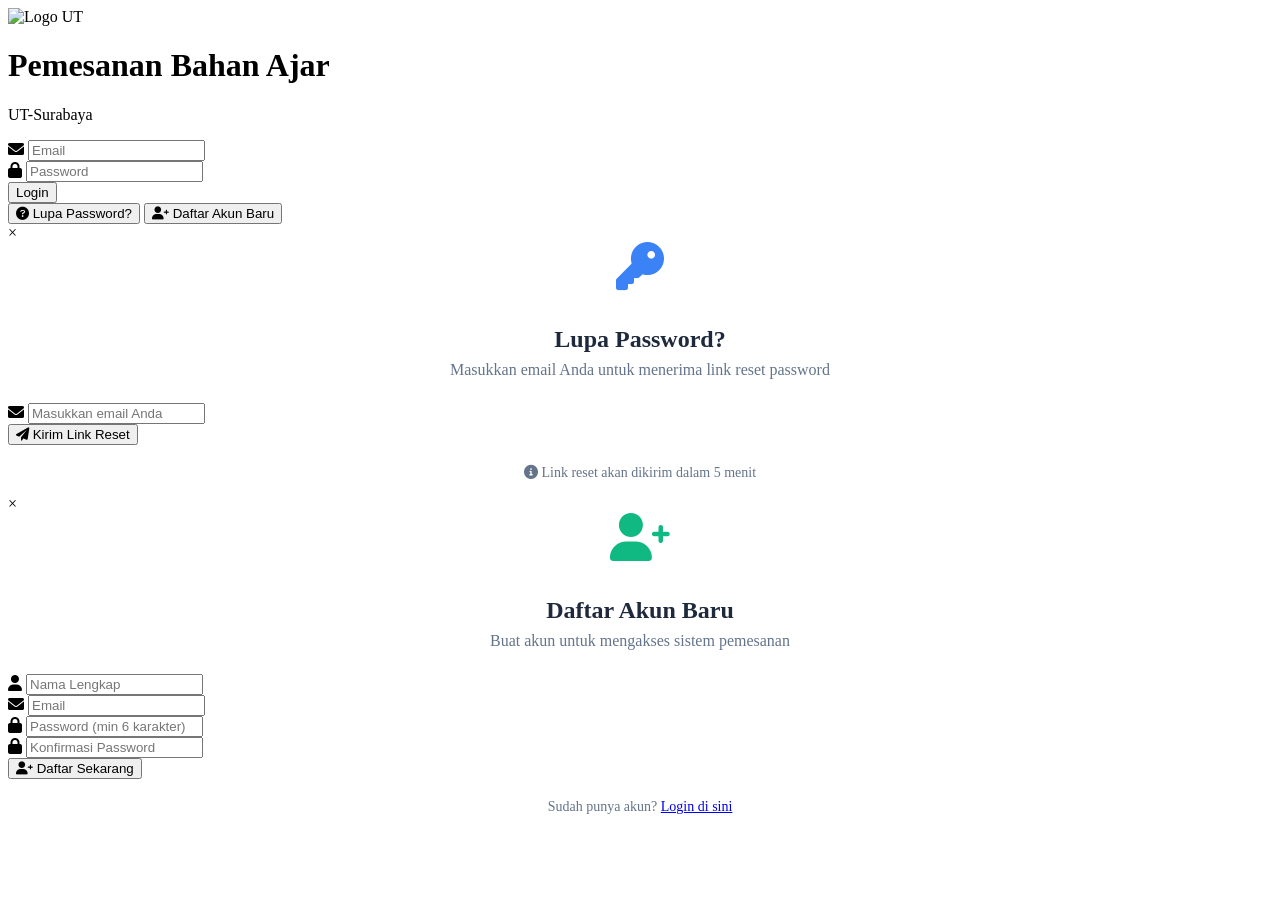
==== index.html @ 25f79a65 "Create index.html" ====
<!DOCTYPE html>
<html lang="id">
<head>
    <link href="https://fonts.googleapis.com/css2?family=Inter:wght@400;500;600;700;800&display=swap" rel="stylesheet">
    <meta charset="UTF-8">
    <meta name="viewport" content="width=device-width, initial-scale=1.0">
    <title>Login - Pemesanan Bahan Ajar UT-Surabaya</title>
    <link rel="stylesheet" href="css/style.css">
    <link href="https://cdnjs.cloudflare.com/ajax/libs/font-awesome/6.0.0/css/all.min.css" rel="stylesheet">
</head>
<body class="login-body">
    <div class="login-container">
        <div class="login-card">
            <div class="login-header">
                <img src="assets/logo-ut.png" alt="Logo UT" class="logo-ut">
                <h1>Pemesanan Bahan Ajar</h1>
                <p>UT-Surabaya</p>
            </div>
            
            <form id="loginForm" class="login-form">
                <div class="input-group">
                    <i class="fas fa-envelope"></i>
                    <input type="email" id="email" placeholder="Email" required>
                </div>
                <div class="input-group">
                    <i class="fas fa-lock"></i>
                    <input type="password" id="password" placeholder="Password" required>
                </div>
                <button type="submit" class="btn-login">Login</button>
            </form>

            <div class="login-links">
    <button class="link-btn" id="lupaPasswordBtn">
        <i class="fas fa-question-circle"></i> Lupa Password?
    </button>
    <button class="link-btn" id="daftarBtn">
        <i class="fas fa-user-plus"></i> Daftar Akun Baru
    </button>
</div>
   <!-- Modal Lupa Password - FULLY FUNCTIONAL -->
<div id="lupaPasswordModal" class="modal">
    <div class="modal-content">
        <span class="close" id="closeLupaModal">&times;</span>
        <div style="text-align: center; margin-bottom: 24px;">
            <i class="fas fa-key" style="font-size: 48px; color: #3b82f6; margin-bottom: 16px;"></i>
            <h2 style="color: #1e293b; margin-bottom: 8px;">Lupa Password?</h2>
            <p style="color: #64748b; margin: 0;">Masukkan email Anda untuk menerima link reset password</p>
        </div>
        <form id="resetPasswordForm">
            <div class="input-group">
                <i class="fas fa-envelope"></i>
                <input type="email" id="resetEmail" placeholder="Masukkan email Anda" required>
            </div>
            <button type="submit" class="btn-primary">
                <i class="fas fa-paper-plane"></i> Kirim Link Reset
            </button>
        </form>
        <div style="margin-top: 20px; text-align: center;">
            <p style="color: #64748b; font-size: 14px;">
                <i class="fas fa-info-circle"></i> 
                Link reset akan dikirim dalam 5 menit
            </p>
        </div>
    </div>
</div>

<!-- Modal Daftar - FULLY FUNCTIONAL -->
<div id="daftarModal" class="modal">
    <div class="modal-content">
        <span class="close" id="closeDaftarModal">&times;</span>
        <div style="text-align: center; margin-bottom: 24px;">
            <i class="fas fa-user-plus" style="font-size: 48px; color: #10b981; margin-bottom: 16px;"></i>
            <h2 style="color: #1e293b; margin-bottom: 8px;">Daftar Akun Baru</h2>
            <p style="color: #64748b; margin: 0;">Buat akun untuk mengakses sistem pemesanan</p>
        </div>
        <form id="daftarForm">
            <div class="input-group">
                <i class="fas fa-user"></i>
                <input type="text" id="daftarNama" placeholder="Nama Lengkap" required>
            </div>
            <div class="input-group">
                <i class="fas fa-envelope"></i>
                <input type="email" id="daftarEmail" placeholder="Email" required>
            </div>
            <div class="input-group">
                <i class="fas fa-lock"></i>
                <input type="password" id="daftarPassword" placeholder="Password (min 6 karakter)" minlength="6" required>
            </div>
            <div class="input-group">
                <i class="fas fa-lock"></i>
                <input type="password" id="daftarConfirmPassword" placeholder="Konfirmasi Password" minlength="6" required>
            </div>
            <button type="submit" class="btn-primary">
                <i class="fas fa-user-plus"></i> Daftar Sekarang
            </button>
        </form>
        <div style="margin-top: 20px; text-align: center;">
            <p style="color: #64748b; font-size: 14px;">
                Sudah punya akun? <a href="#" onclick="closeModal('daftarModal'); document.getElementById('loginForm').scrollIntoView()">Login di sini</a>
            </p>
        </div>
    </div>
</div>

    <script src="js/script.js"></script>
</body>
</html>
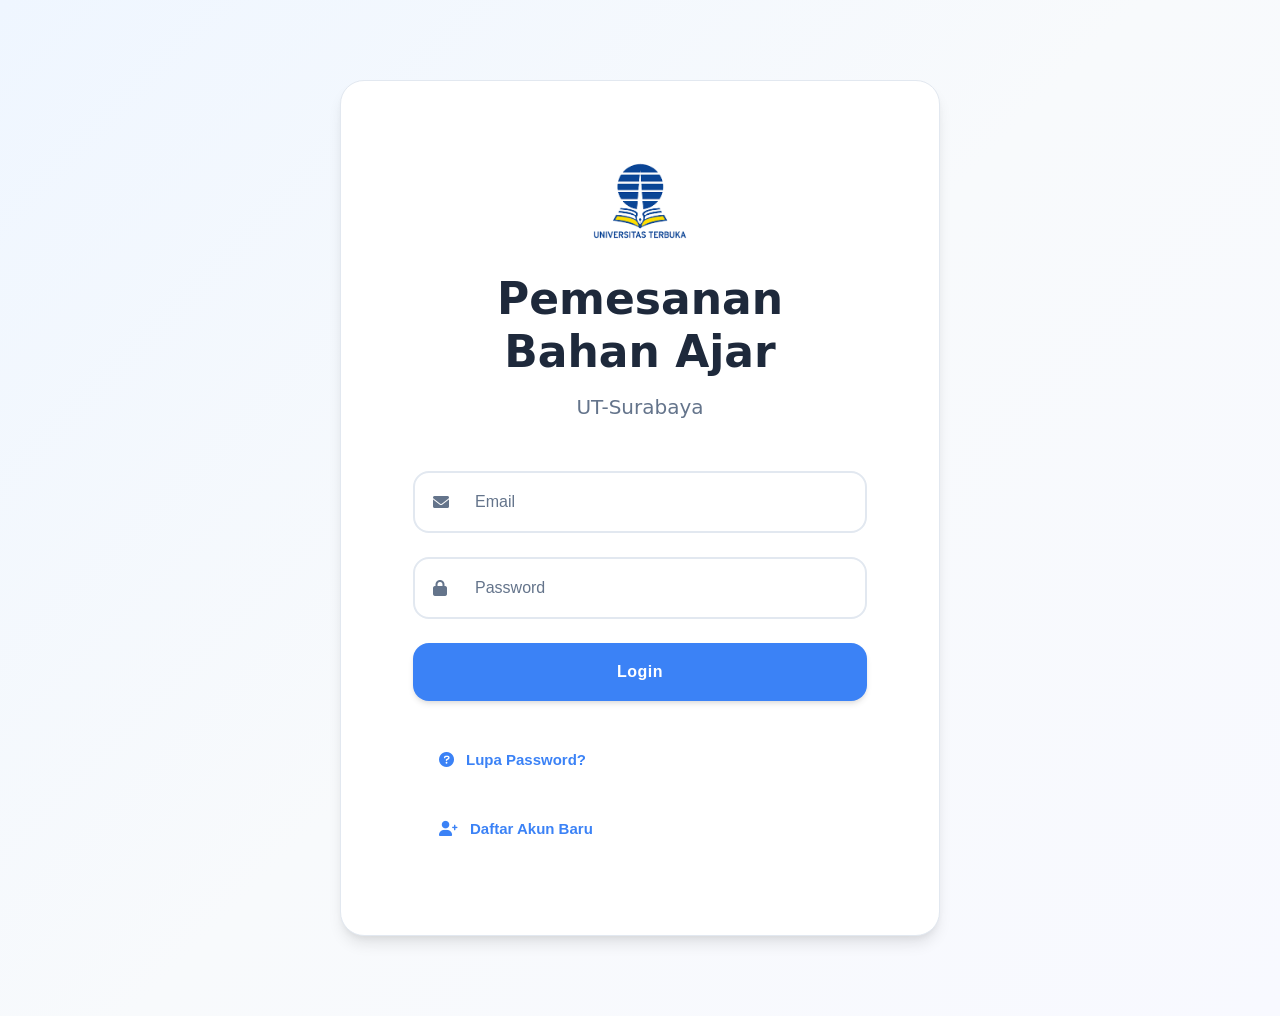
==== commit 0a1e9901: "Update index.html" ====
--- a/index.html
+++ b/index.html
@@ -1,6 +1,7 @@
 <!DOCTYPE html>
 <html lang="id">
 <head>
+    <meta name="viewport" content="width=device-width, initial-scale=1.0, maximum-scale=1.0, user-scalable=no, viewport-fit=cover">
     <link href="https://fonts.googleapis.com/css2?family=Inter:wght@400;500;600;700;800&display=swap" rel="stylesheet">
     <meta charset="UTF-8">
     <meta name="viewport" content="width=device-width, initial-scale=1.0">
@@ -37,7 +38,6 @@
         <i class="fas fa-user-plus"></i> Daftar Akun Baru
     </button>
 </div>
-   <!-- Modal Lupa Password - FULLY FUNCTIONAL -->
 <div id="lupaPasswordModal" class="modal">
     <div class="modal-content">
         <span class="close" id="closeLupaModal">&times;</span>
--- a/css/style.css
+++ b/css/style.css
@@ -0,0 +1,1019 @@
+/* ========================================
+   MINIMALIS PASTEL DESIGN SYSTEM 2024
+   Soft Light Theme - Clean & Elegant
+   ======================================== */
+
+/* Reset & Base */
+* {
+    margin: 0;
+    padding: 0;
+    box-sizing: border-box;
+}
+
+:root {
+    --primary-50: #eff6ff;
+    --primary-100: #dbeafe;
+    --primary-500: #3b82f6;
+    --primary-600: #2563eb;
+    --secondary-50: #f0fdf4;
+    --secondary-100: #dcfce7;
+    --secondary-500: #22c55e;
+    --accent: #f8fafc;
+    --text-primary: #1e293b;
+    --text-secondary: #64748b;
+    --border: #e2e8f0;
+    --shadow-sm: 0 1px 3px 0 rgba(0, 0, 0, 0.1), 0 1px 2px 0 rgba(0, 0, 0, 0.06);
+    --shadow-md: 0 4px 6px -1px rgba(0, 0, 0, 0.1), 0 2px 4px -1px rgba(0, 0, 0, 0.06);
+    --shadow-lg: 0 10px 15px -3px rgba(0, 0, 0, 0.1), 0 4px 6px -2px rgba(0, 0, 0, 0.05);
+    --radius: 16px;
+    --radius-lg: 24px;
+}
+
+body {
+    font-family: 'Inter', -apple-system, BlinkMacSystemFont, 'Segoe UI', system-ui, sans-serif;
+    line-height: 1.6;
+    color: var(--text-primary);
+    background: linear-gradient(135deg, #f8fafc 0%, #f1f5f9 50%, #e2e8f0 100%);
+    min-height: 100vh;
+}
+
+.login-body {
+    background: linear-gradient(135deg, var(--primary-50) 0%, var(--accent) 50%, #f8f9ff 100%);
+}
+
+/* Typography */
+h1, h2, h3 {
+    font-weight: 700;
+    line-height: 1.2;
+}
+
+h1 { font-size: 2.5rem; }
+h2 { font-size: 2rem; }
+h3 { font-size: 1.5rem; }
+
+/* Navbar Minimalis */
+.navbar {
+    background: white;
+    border-bottom: 1px solid var(--border);
+    padding: 20px 40px;
+    display: flex;
+    justify-content: space-between;
+    align-items: center;
+    box-shadow: var(--shadow-sm);
+}
+
+.nav-brand {
+    display: flex;
+    align-items: center;
+    gap: 16px;
+    font-weight: 700;
+    font-size: 20px;
+    color: var(--text-primary);
+}
+
+.nav-logo {
+    height: 48px;
+}
+
+.nav-user {
+    display: flex;
+    align-items: center;
+    gap: 24px;
+}
+
+.btn-logout {
+    background: var(--primary-500);
+    color: white;
+    border: none;
+    padding: 12px 24px;
+    border-radius: var(--radius);
+    font-weight: 600;
+    cursor: pointer;
+    transition: all 0.2s;
+    box-shadow: var(--shadow-md);
+}
+
+.btn-logout:hover {
+    background: var(--primary-600);
+    transform: translateY(-1px);
+    box-shadow: var(--shadow-lg);
+}
+
+.container, .dashboard-container {
+    max-width: 1400px;
+    width: 100%;
+    padding: 40px 24px;
+    margin: 0 auto;
+    box-sizing: border-box;
+}
+
+@media (max-width: 768px) {
+    .container, .dashboard-container {
+        padding: 24px 20px;
+    }
+}
+
+@media (max-width: 480px) {
+    .container, .dashboard-container {
+        padding: 20px 16px;
+    }
+}
+
+/* Login Card - Responsive Perfect */
+.login-card {
+    background: white;
+    border-radius: var(--radius-lg);
+    padding: 64px 56px;
+    width: 100%;
+    max-width: 520px; /* Increased dari 480px */
+    box-shadow: var(--shadow-lg);
+    border: 1px solid var(--border);
+    position: relative;
+    overflow: hidden;
+    transition: all 0.3s ease;
+}
+
+/* Desktop Large */
+@media (min-width: 1200px) {
+    .login-card {
+        padding: 80px 72px; /* Bigger padding */
+        max-width: 600px;   /* Bigger width */
+    }
+    
+    .login-header h1 {
+        font-size: 2.5rem;  /* Bigger title */
+    }
+    
+    .logo-ut {
+        height: 100px;      /* Bigger logo */
+    }
+}
+
+/* Desktop Medium */
+@media (min-width: 992px) and (max-width: 1199px) {
+    .login-card {
+        padding: 72px 64px;
+        max-width: 560px;
+    }
+}
+
+/* Tablet */
+@media (min-width: 768px) and (max-width: 991px) {
+    .login-card {
+        padding: 56px 48px;
+        max-width: 500px;
+    }
+}
+
+/* Mobile Large */
+@media (min-width: 481px) and (max-width: 767px) {
+    .login-card {
+        padding: 48px 40px;
+        max-width: 460px;
+        margin: 24px;
+    }
+}
+
+/* Mobile Small */
+@media (max-width: 480px) {
+    .login-card {
+        padding: 40px 32px;
+        margin: 16px;
+        border-radius: 20px;
+    }
+    
+    .login-header h1 {
+        font-size: 1.875rem;
+    }
+    
+    .logo-ut {
+        height: 64px;
+    }
+    
+    .input-group input {
+        padding: 18px 18px 18px 56px;
+        font-size: 16px;
+    }
+    
+    .btn-login, .btn-primary {
+        padding: 18px;
+        font-size: 16px;
+    }
+}
+.logo-ut {
+    height: 80px;
+    margin-bottom: 32px;
+    display: block;
+    margin-left: auto;
+    margin-right: auto;
+}
+
+/* Login Typography Responsive */
+.login-header h1 {
+    font-size: 2.25rem;
+    font-weight: 800;
+    margin-bottom: 12px;
+    text-align: center;
+}
+
+.login-header p {
+    color: var(--text-secondary);
+    font-size: 1.125rem;
+    text-align: center;
+    margin-bottom: 48px;
+    line-height: 1.6;
+}
+
+@media (min-width: 1200px) {
+    .login-header h1 {
+        font-size: 2.75rem;
+    }
+    
+    .login-header p {
+        font-size: 1.25rem;
+    }
+}
+
+/* Input Minimalis */
+.input-group {
+    position: relative;
+    margin-bottom: 24px;
+}
+
+.input-group i {
+    position: absolute;
+    left: 20px;
+    top: 50%;
+    transform: translateY(-50%);
+    color: var(--text-secondary);
+    z-index: 2;
+}
+
+.input-group input {
+    width: 100%;
+    padding: 20px 20px 20px 60px;
+    border: 2px solid var(--border);
+    border-radius: var(--radius);
+    font-size: 16px;
+    font-weight: 500;
+    background: white;
+    transition: all 0.2s;
+    color: var(--text-primary);
+}
+
+.input-group input:focus {
+    outline: none;
+    border-color: var(--primary-500);
+    box-shadow: 0 0 0 4px rgba(59, 130, 246, 0.1);
+    transform: translateY(-1px);
+}
+
+.input-group input::placeholder {
+    color: var(--text-secondary);
+}
+
+/* Buttons Minimalis */
+.btn-login, .btn-primary, .btn-search {
+    width: 100%;
+    padding: 20px;
+    background: var(--primary-500);
+    color: white;
+    border: none;
+    border-radius: var(--radius);
+    font-size: 16px;
+    font-weight: 600;
+    cursor: pointer;
+    transition: all 0.2s;
+    box-shadow: var(--shadow-md);
+    text-transform: none;
+    letter-spacing: 0.5px;
+}
+
+.btn-login:hover, .btn-primary:hover, .btn-search:hover {
+    background: var(--primary-600);
+    transform: translateY(-2px);
+    box-shadow: var(--shadow-lg);
+}
+
+.btn-secondary {
+    background: white;
+    color: var(--text-primary);
+    border: 2px solid var(--border);
+}
+
+.btn-secondary:hover {
+    background: var(--accent);
+    transform: translateY(-1px);
+}
+
+/* Link Buttons */
+.login-links {
+    margin-top: 32px;
+    display: flex;
+    flex-direction: column;
+    gap: 16px;
+}
+
+.link-btn {
+    background: none;
+    border: 2px solid transparent;
+    color: var(--primary-500);
+    cursor: pointer;
+    padding: 16px 24px;
+    border-radius: var(--radius);
+    font-size: 15px;
+    font-weight: 600;
+    transition: all 0.2s;
+    display: flex;
+    align-items: center;
+    gap: 12px;
+    text-decoration: none;
+}
+
+.link-btn:hover {
+    background: var(--primary-50);
+    border-color: var(--primary-100);
+    transform: translateY(-1px);
+    box-shadow: var(--shadow-md);
+}
+
+/* Dashboard Greeting */
+.greeting-section {
+    text-align: center;
+    margin-bottom: 64px;
+    padding: 48px 0;
+    background: white;
+    border-radius: var(--radius-lg);
+    box-shadow: var(--shadow-md);
+}
+
+.greeting-section h1 {
+    background: linear-gradient(135deg, var(--primary-500), var(--secondary-500));
+    -webkit-background-clip: text;
+    -webkit-text-fill-color: transparent;
+    background-clip: text;
+    font-size: 3rem;
+    margin-bottom: 16px;
+}
+
+/* Menu Grid Minimalis */
+.menu-grid {
+    display: grid;
+    grid-template-columns: repeat(auto-fit, minmax(340px, 1fr));
+    gap: 32px;
+}
+
+.menu-card {
+    background: white;
+    border-radius: var(--radius-lg);
+    padding: 48px 40px;
+    cursor: pointer;
+    transition: all 0.3s cubic-bezier(0.4, 0, 0.2, 1);
+    border: 1px solid var(--border);
+    box-shadow: var(--shadow-sm);
+    position: relative;
+    overflow: hidden;
+}
+
+.menu-card::before {
+    content: '';
+    position: absolute;
+    top: 0;
+    left: 0;
+    right: 0;
+    height: 4px;
+    background: linear-gradient(90deg, var(--primary-500), var(--secondary-500));
+}
+
+.menu-card:hover {
+    transform: translateY(-8px);
+    box-shadow: var(--shadow-lg);
+    border-color: var(--primary-100);
+}
+
+.menu-card i {
+    font-size: 64px;
+    background: linear-gradient(135deg, var(--primary-500), var(--secondary-500));
+    -webkit-background-clip: text;
+    -webkit-text-fill-color: transparent;
+    background-clip: text;
+    margin-bottom: 24px;
+    display: block;
+}
+
+.menu-card h3 {
+    color: var(--text-primary);
+    font-size: 26px;
+    font-weight: 700;
+    margin-bottom: 16px;
+}
+
+.menu-card p {
+    color: var(--text-secondary);
+    font-size: 16px;
+    line-height: 1.6;
+}
+
+/* Cards & Tables */
+.card {
+    background: white;
+    border-radius: var(--radius-lg);
+    padding: 40px;
+    box-shadow: var(--shadow-md);
+    border: 1px solid var(--border);
+}
+
+.table-section {
+    background: white;
+    border-radius: var(--radius-lg);
+    overflow: hidden;
+    box-shadow: var(--shadow-md);
+    border: 1px solid var(--border);
+}
+
+.laporan-table {
+    width: 100%;
+    border-collapse: collapse;
+}
+
+.laporan-table th {
+    background: var(--primary-50);
+    color: var(--primary-600);
+    padding: 20px 16px;
+    font-weight: 600;
+    font-size: 14px;
+    text-transform: uppercase;
+    letter-spacing: 0.5px;
+    border-bottom: 2px solid var(--primary-100);
+}
+
+.laporan-table td {
+    padding: 20px 16px;
+    border-bottom: 1px solid var(--border);
+}
+
+.laporan-table tbody tr:hover {
+    background: var(--primary-50);
+}
+
+/* Progress Bars */
+.progress-container {
+    background: var(--accent);
+    border-radius: var(--radius);
+    padding: 24px;
+    margin: 32px 0;
+    border: 1px solid var(--border);
+}
+
+.progress-bar {
+    height: 12px;
+    background: var(--border);
+    border-radius: 8px;
+    overflow: hidden;
+}
+
+.progress-fill {
+    height: 100%;
+    background: linear-gradient(90deg, var(--secondary-500), var(--secondary-500));
+    border-radius: 8px;
+    transition: width 0.8s ease;
+}
+
+/* Badge */
+.badge {
+    padding: 8px 16px;
+    border-radius: 20px;
+    font-size: 13px;
+    font-weight: 600;
+    text-transform: uppercase;
+    letter-spacing: 0.3px;
+}
+
+.badge.in-stock {
+    background: var(--secondary-100);
+    color: var(--secondary-500);
+}
+
+.badge.out-of-stock {
+    background: #fee2e2;
+    color: #dc2626;
+}
+
+/* Modal Minimalis */
+.modal {
+    display: none;
+    position: fixed;
+    z-index: 2000;
+    left: 0;
+    top: 0;
+    width: 100%;
+    height: 100%;
+    background: rgba(0,0,0,0.5);
+}
+
+.modal-content {
+    background: white;
+    margin: 8% auto;
+    padding: 48px;
+    border-radius: var(--radius-lg);
+    width: 90%;
+    max-width: 600px;
+    max-height: 85vh;
+    overflow-y: auto;
+    box-shadow: var(--shadow-lg);
+    border: 1px solid var(--border);
+    animation: modalSlideIn 0.3s ease;
+}
+
+@keyframes modalSlideIn {
+    from { transform: translateY(-20px); opacity: 0; }
+    to { transform: translateY(0); opacity: 1; }
+}
+
+.close {
+    position: absolute;
+    right: 24px;
+    top: 24px;
+    font-size: 28px;
+    font-weight: 600;
+    cursor: pointer;
+    color: var(--text-secondary);
+    width: 40px;
+    height: 40px;
+    border-radius: 50%;
+    display: flex;
+    align-items: center;
+    justify-content: center;
+    transition: all 0.2s;
+}
+
+.close:hover {
+    background: var(--accent);
+    color: var(--text-primary);
+}
+
+/* Form Row */
+.form-row {
+    display: grid;
+    grid-template-columns: 1fr 1fr;
+    gap: 20px;
+    margin-bottom: 24px;
+}
+
+@media (max-width: 768px) {
+    .form-row {
+        grid-template-columns: 1fr;
+    }
+    
+    .menu-grid {
+        grid-template-columns: 1fr;
+        gap: 24px;
+    }
+    
+    .container, .dashboard-container {
+        padding: 40px 20px;
+    }
+    
+    .login-card {
+        padding: 48px 32px;
+        margin: 20px;
+    }
+}
+
+/* Custom Alert Minimalis */
+.custom-alert {
+    position: fixed;
+    top: 24px;
+    right: 24px;
+    padding: 20px 28px;
+    border-radius: var(--radius);
+    color: white;
+    font-weight: 600;
+    z-index: 3000;
+    box-shadow: var(--shadow-lg);
+    display: flex;
+    align-items: center;
+    gap: 16px;
+    max-width: 400px;
+    animation: slideInRight 0.3s ease;
+}
+
+@keyframes slideInRight {
+    from { transform: translateX(100%); opacity: 0; }
+    to { transform: translateX(0); opacity: 1; }
+}
+
+.alert-success { background: var(--secondary-500); }
+.alert-error { background: #ef4444; }
+.alert-info { background: var(--primary-500); }
+/* Detail Items */
+.detail-item {
+    display: flex;
+    align-items: center;
+    padding: 20px;
+    background: var(--accent);
+    border-radius: var(--radius);
+    border: 1px solid var(--border);
+    font-size: 16px;
+}
+
+.detail-item i {
+    font-size: 20px;
+}
+
+.status-icon {
+    font-size: 28px !important;
+}
+
+/* Table Header */
+.table-header {
+    background: white;
+    border-radius: var(--radius-lg) var(--radius-lg) 0 0;
+}
+/* ========================================
+   MONITORING PROGRESS DO - CARD LAYOUT
+   100% NO CROPPING - PERFECT RESPONSIVE
+   ======================================== */
+
+/* Monitoring Cards Container */
+.monitoring-cards {
+    display: grid;
+    grid-template-columns: repeat(auto-fill, minmax(350px, 1fr));
+    gap: 24px;
+    margin: 40px 0;
+}
+
+.monitoring-card {
+    background: white;
+    border-radius: var(--radius-lg);
+    padding: 32px;
+    border: 1px solid var(--border);
+    box-shadow: var(--shadow-sm);
+    transition: all 0.3s ease;
+    border-left: 5px solid var(--primary-500);
+    overflow: hidden;
+}
+
+.monitoring-card:hover {
+    transform: translateY(-4px);
+    box-shadow: var(--shadow-lg);
+    border-color: var(--primary-100);
+}
+
+.card-header {
+    display: flex;
+    justify-content: space-between;
+    align-items: center;
+    margin-bottom: 24px;
+    padding-bottom: 20px;
+    border-bottom: 2px solid var(--border);
+}
+
+.card-title {
+    font-size: 16px;
+    font-weight: 700;
+    color: var(--text-primary);
+    display: flex;
+    align-items: center;
+    gap: 12px;
+}
+
+.card-icon {
+    width: 48px;
+    height: 48px;
+    border-radius: 12px;
+    display: flex;
+    align-items: center;
+    justify-content: center;
+    font-size: 20px;
+    color: white;
+}
+
+.do-sent .card-icon { background: #fef3c7; color: #d97706; }
+.do-shipping .card-icon { background: #dbeafe; color: #2563eb; }
+.do-delivered .card-icon { background: #dcfce7; color: #059669; }
+
+.card-content {
+    display: flex;
+    flex-direction: column;
+    gap: 16px;
+}
+
+.detail-row {
+    display: flex;
+    justify-content: space-between;
+    align-items: center;
+    padding: 12px 0;
+    border-bottom: 1px solid #f1f5f9;
+}
+
+.detail-row:last-child {
+    border-bottom: none;
+}
+
+.detail-label {
+    color: var(--text-secondary);
+    font-size: 14px;
+    font-weight: 500;
+}
+
+.detail-value {
+    font-weight: 700;
+    color: var(--text-primary);
+    font-size: 15px;
+}
+
+.progress-row {
+    margin-top: 20px;
+}
+
+.progress-label {
+    display: flex;
+    justify-content: space-between;
+    margin-bottom: 12px;
+    font-size: 14px;
+    color: var(--text-secondary);
+}
+
+.status-badge {
+    padding: 6px 16px;
+    border-radius: 20px;
+    font-size: 12px;
+    font-weight: 700;
+    text-transform: uppercase;
+    letter-spacing: 0.5px;
+    display: inline-flex;
+    align-items: center;
+    gap: 6px;
+}
+
+.status-sent { background: #fef3c7; color: #d97706; }
+.status-shipping { background: #dbeafe; color: #2563eb; }
+.status-delivered { background: #dcfce7; color: #059669; }
+
+/* Mobile Perfect */
+@media (max-width: 768px) {
+    .monitoring-cards {
+        grid-template-columns: 1fr;
+        gap: 20px;
+    }
+    
+    .card-header {
+        flex-direction: column;
+        align-items: flex-start;
+        gap: 16px;
+    }
+    
+    .detail-row {
+        flex-direction: column;
+        align-items: flex-start;
+        gap: 8px;
+    }
+    
+    .detail-value {
+        font-size: 16px;
+    }
+}
+/* ========================================
+   RESPONSIVE PERFECT - ANDROID + DESKTOP
+   ZERO CROPPING - ALL SCREEN SIZES
+   ======================================== */
+
+/* Universal Container Fix */
+.container, .dashboard-container {
+    max-width: 100%;
+    width: 100%;
+    padding: 24px;
+    margin: 0 auto;
+    box-sizing: border-box;
+}
+
+/* Viewport Fix */
+@viewport {
+    width: device-width;
+}
+
+/* Modal Responsive Perfect */
+.modal {
+    padding: 20px;
+    box-sizing: border-box;
+}
+
+.modal-content {
+    width: 90vw;
+    max-width: 1200px;
+    max-height: 90vh;
+    margin: 5vh auto;
+    padding: 32px;
+    overflow-y: auto;
+    overflow-x: hidden;
+    box-sizing: border-box;
+}
+
+/* Navbar Mobile */
+@media (max-width: 768px) {
+    .navbar {
+        padding: 16px 20px;
+        flex-wrap: wrap;
+    }
+    
+    .nav-brand {
+        font-size: 18px;
+    }
+    
+    .nav-user {
+        gap: 16px;
+    }
+    
+    .btn-logout {
+        padding: 10px 20px;
+        font-size: 14px;
+    }
+}
+
+/* Container Padding Mobile */
+@media (max-width: 480px) {
+    .container, .dashboard-container {
+        padding: 16px 12px;
+    }
+}
+
+/* Cards Responsive */
+.menu-grid, .stats-grid, .monitoring-cards {
+    grid-template-columns: repeat(auto-fill, minmax(280px, 1fr));
+    gap: 20px;
+}
+
+@media (max-width: 480px) {
+    .menu-grid, .stats-grid, .monitoring-cards {
+        grid-template-columns: 1fr;
+        gap: 16px;
+    }
+}
+
+/* Login Card Mobile */
+@media (max-width: 480px) {
+    .login-card {
+        padding: 32px 24px;
+        margin: 16px;
+        border-radius: 20px;
+    }
+    
+    .login-header h1 {
+        font-size: 1.75rem;
+    }
+    
+    .input-group input {
+        padding: 16px 16px 16px 56px;
+        font-size: 16px; /* Prevent zoom */
+    }
+    
+    .btn-login, .btn-primary {
+        padding: 16px;
+        font-size: 16px;
+    }
+}
+
+/* Table Mobile Cards */
+@media (max-width: 768px) {
+    .table-wrapper {
+        display: block;
+        overflow-x: auto;
+        -webkit-overflow-scrolling: touch;
+        scrollbar-width: thin;
+    }
+    
+    .laporan-table {
+        min-width: 700px;
+    }
+}
+
+/* Form Row Mobile */
+.form-row {
+    grid-template-columns: 1fr;
+    gap: 16px;
+}
+
+@media (min-width: 481px) {
+    .form-row {
+        grid-template-columns: 1fr 1fr;
+    }
+}
+
+/* Detail Grid Mobile */
+.detail-grid {
+    grid-template-columns: 1fr;
+    gap: 16px;
+}
+
+@media (min-width: 481px) {
+    .detail-grid {
+        grid-template-columns: repeat(auto-fit, minmax(250px, 1fr));
+    }
+}
+
+/* Progress Container Mobile */
+.progress-container {
+    padding: 24px 20px;
+}
+
+@media (max-width: 480px) {
+    .progress-container {
+        padding: 20px 16px;
+    }
+    
+    .status-header {
+        flex-direction: column;
+        gap: 12px;
+        align-items: flex-start;
+    }
+}
+
+/* Modal Mobile */
+@media (max-width: 480px) {
+    .modal-content {
+        margin: 10px;
+        width: calc(100% - 20px);
+        padding: 32px 24px;
+        border-radius: 16px;
+    }
+    
+    .close {
+        right: 16px;
+        top: 16px;
+        font-size: 24px;
+    }
+}
+
+/* Typography Mobile */
+@media (max-width: 480px) {
+    h1 { font-size: 1.875rem; }
+    h2 { font-size: 1.5rem; }
+    h3 { font-size: 1.25rem; }
+    
+    .greeting-section h1 {
+        font-size: 2rem;
+    }
+}
+
+/* Button Mobile */
+@media (max-width: 480px) {
+    .btn-small {
+        padding: 8px 12px;
+        font-size: 12px;
+    }
+    
+    .link-btn {
+        padding: 14px 20px;
+        font-size: 14px;
+    }
+}
+
+/* Custom Alert Mobile */
+@media (max-width: 480px) {
+    .custom-alert {
+        left: 12px;
+        right: 12px;
+        max-width: none;
+        transform: none;
+    }
+}
+
+/* iOS Safari Fix */
+@supports (-webkit-touch-callout: none) {
+    .input-group input {
+        font-size: 16px; /* Prevent zoom */
+    }
+    
+    * {
+        -webkit-tap-highlight-color: transparent;
+    }
+}
+
+/* Android Chrome Fix */
+@supports not (-webkit-touch-callout: none) {
+    .table-wrapper {
+        -webkit-overflow-scrolling: touch;
+    }
+}
+.login-container {
+    min-height: 100vh;
+    display: flex;
+    align-items: center;
+    justify-content: center;
+    padding: 80px 40px; /* Bigger padding desktop */
+    max-width: 1400px;
+    margin: 0 auto;
+}
+
+@media (max-width: 768px) {
+    .login-container {
+        padding: 60px 24px;
+    }
+}
+
+@media (max-width: 480px) {
+    .login-container {
+        padding: 40px 20px;
+    }
+}
